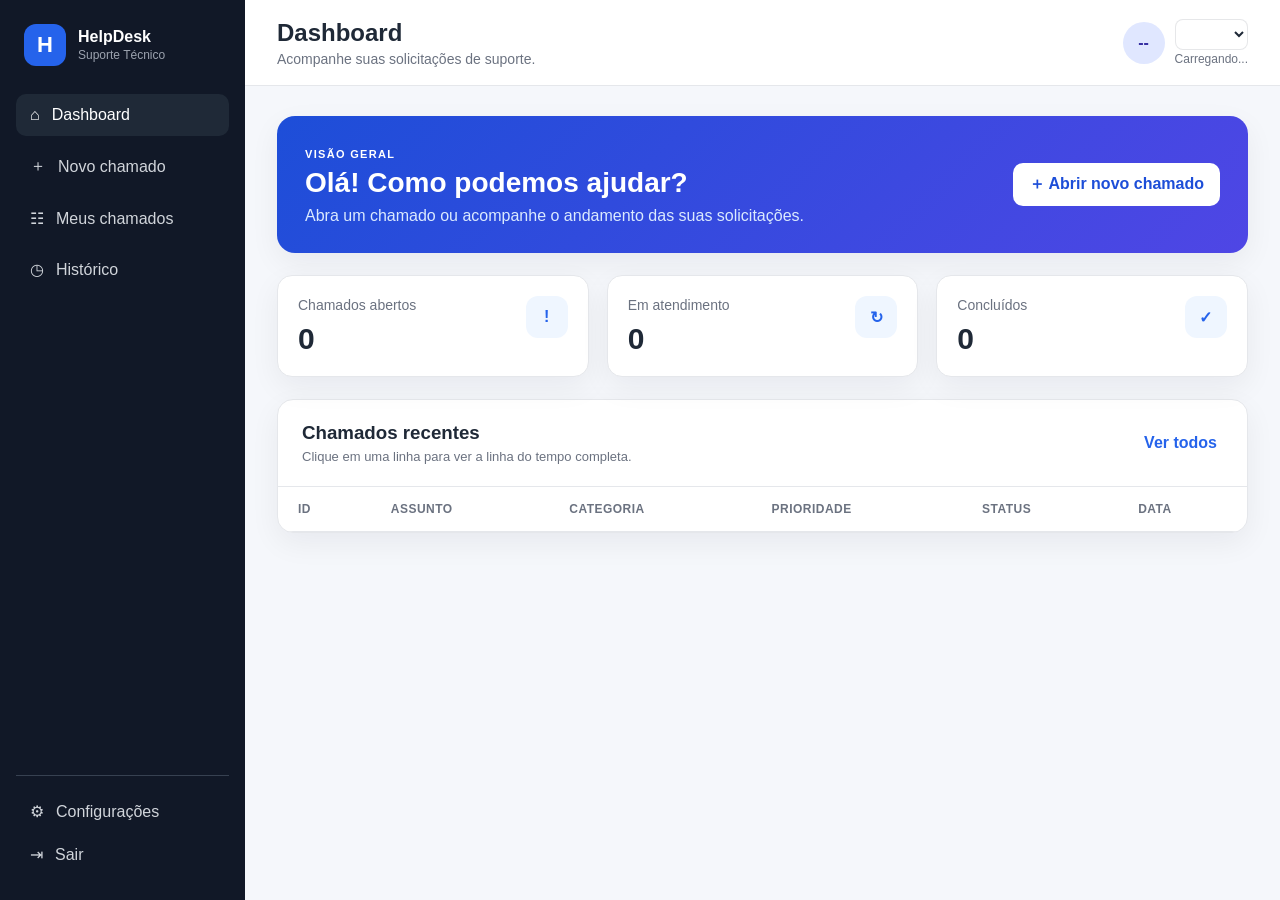
==== backend/src/main/resources/static/index.html @ 9a2addf8 "feat: configurar h2 em memoria, blindar regras de negocio no java e embutir frontend no spring boot" ====
<!DOCTYPE html>
<html lang="pt-BR">
<head>
  <meta charset="UTF-8">
  <meta name="viewport" content="width=device-width, initial-scale=1.0">
  <title>HelpDesk | Sistema de Chamados</title>
  <link rel="stylesheet" href="style.css">
  <link rel="stylesheet" href="style-integracao.css">
</head>
<body>
  <aside class="sidebar" id="sidebar">
    <div class="brand">
      <div class="brand-icon">H</div>
      <div>
        <strong>HelpDesk</strong>
        <span>Suporte Técnico</span>
      </div>
    </div>

    <nav>
      <button class="nav-item active" data-page="dashboard">⌂ <span>Dashboard</span></button>
      <button class="nav-item" data-page="novo">＋ <span>Novo chamado</span></button>
      <button class="nav-item" data-page="chamados">☷ <span>Meus chamados</span></button>
      <button class="nav-item" data-page="historico">◷ <span>Histórico</span></button>
    </nav>

    <div class="sidebar-footer">
      <button class="nav-item">⚙ <span>Configurações</span></button>
      <button class="nav-item">⇥ <span>Sair</span></button>
    </div>
  </aside>

  <main class="main">
    <header class="topbar">
      <button class="menu-btn" id="menuBtn" aria-label="Abrir menu">☰</button>
      <div>
        <h1 id="pageTitle">Dashboard</h1>
        <p id="pageSubtitle">Acompanhe suas solicitações de suporte.</p>
      </div>

      <!--
        A prova de conceito não implementa login (ver docs/01-prova-de-conceito.md).
        O seletor abaixo troca o usuário ativo, o que permite demonstrar os dois
        perfis operando o mesmo chamado sem sair da tela.
      -->
      <div class="user">
        <div class="avatar" id="avatarUsuario">--</div>
        <div class="user-text seletor-usuario">
          <label class="visually-hidden" for="usuarioAtual">Usuário ativo</label>
          <select id="usuarioAtual"></select>
          <span id="perfilUsuario">Carregando...</span>
        </div>
      </div>
    </header>

    <p class="aviso-conexao" id="avisoConexao" role="alert" hidden></p>

    <section class="page active" id="dashboard">
      <div class="welcome">
        <div>
          <span class="eyebrow">VISÃO GERAL</span>
          <h2>Olá! Como podemos ajudar?</h2>
          <p>Abra um chamado ou acompanhe o andamento das suas solicitações.</p>
        </div>
        <button class="primary-btn" data-go="novo">＋ Abrir novo chamado</button>
      </div>

      <div class="cards">
        <article class="stat-card">
          <div>
            <span>Chamados abertos</span>
            <strong id="countAbertos">0</strong>
          </div>
          <div class="stat-icon">!</div>
        </article>
        <article class="stat-card">
          <div>
            <span>Em atendimento</span>
            <strong id="countAtendimento">0</strong>
          </div>
          <div class="stat-icon">↻</div>
        </article>
        <article class="stat-card">
          <div>
            <span>Concluídos</span>
            <strong id="countConcluidos">0</strong>
          </div>
          <div class="stat-icon">✓</div>
        </article>
      </div>

      <div class="panel">
        <div class="panel-header">
          <div>
            <h3>Chamados recentes</h3>
            <p>Clique em uma linha para ver a linha do tempo completa.</p>
          </div>
          <button class="text-btn" data-go="chamados">Ver todos</button>
        </div>
        <div class="table-wrap">
          <table>
            <thead>
              <tr>
                <th>ID</th>
                <th>Assunto</th>
                <th>Categoria</th>
                <th>Prioridade</th>
                <th>Status</th>
                <th>Data</th>
              </tr>
            </thead>
            <tbody id="recentTickets"></tbody>
          </table>
        </div>
      </div>
    </section>

    <section class="page" id="novo">
      <div class="panel form-panel">
        <div class="panel-header">
          <div>
            <h3>Abrir novo chamado</h3>
            <p>Descreva o problema com o máximo de informações possível.</p>
          </div>
        </div>

        <form id="ticketForm">
          <div class="form-grid">
            <label class="field full">
              <span>Título do chamado *</span>
              <input id="titulo" required maxlength="200"
                     placeholder="Ex.: Impressora do financeiro não imprime">
            </label>

            <!-- Alimentado por GET /api/categorias: o value é o id real da tabela. -->
            <label class="field">
              <span>Categoria *</span>
              <select id="categoria" required>
                <option value="">Carregando...</option>
              </select>
            </label>

            <!-- Os values são os do enum PrioridadeChamado, e os rótulos são os da tela. -->
            <label class="field">
              <span>Prioridade *</span>
              <select id="prioridade" required>
                <option value="">Selecione</option>
                <option value="BAIXA">Baixa</option>
                <option value="MEDIA">Média</option>
                <option value="ALTA">Alta</option>
                <option value="URGENTE">Crítica</option>
              </select>
            </label>

            <label class="field full">
              <span>Descrição do problema *</span>
              <textarea id="descricao" required rows="6"
                        placeholder="Informe quando começou, mensagens de erro e o que você já tentou fazer."></textarea>
            </label>
          </div>

          <div class="form-actions">
            <button type="reset" class="secondary-btn">Limpar</button>
            <button type="submit" class="primary-btn" id="btnEnviarChamado">Enviar chamado</button>
          </div>
        </form>
      </div>
    </section>

    <section class="page" id="chamados">
      <div class="panel">
        <div class="panel-header tickets-head">
          <div>
            <h3 id="tituloLista">Meus chamados</h3>
            <p>Consulte e acompanhe as solicitações.</p>
          </div>
          <div class="filters">
            <input type="search" id="searchInput" placeholder="Buscar chamado...">
            <select id="statusFilter">
              <option value="Todos">Todos os status</option>
              <option value="ABERTO">Aberto</option>
              <option value="EM_ANDAMENTO">Em Atendimento</option>
              <option value="RESOLVIDO">Resolvido</option>
              <option value="FECHADO">Concluído</option>
              <option value="CANCELADO">Cancelado</option>
            </select>
          </div>
        </div>
        <div id="ticketList" class="ticket-list"></div>
      </div>
    </section>

    <section class="page" id="historico">
      <div class="panel">
        <div class="panel-header">
          <div>
            <h3>Histórico de atendimentos</h3>
            <p>Registros concluídos e informações para consultas futuras.</p>
          </div>
        </div>
        <div id="historyList" class="timeline"></div>
      </div>
    </section>
  </main>

  <!-- Detalhes do chamado: linha do tempo, conversa, ações e avaliação -->
  <div class="modal-fundo" id="modalDetalhe" role="dialog" aria-modal="true"
       aria-labelledby="modalTitulo" hidden>
    <div class="modal">
      <div class="modal-topo">
        <h3 id="modalTitulo">Chamado</h3>
        <button class="fechar-modal" id="fecharModal" aria-label="Fechar">×</button>
      </div>
      <div class="modal-corpo" id="modalCorpo"></div>
    </div>
  </div>

  <div class="toast" id="toast"></div>

  <script src="js/api.js"></script>
  <script src="js/dominio.js"></script>
  <script src="js/app.js"></script>
</body>
</html>
---- backend/src/main/resources/static/style.css ----
* {
  box-sizing: border-box;
}

:root {
  --bg: #f5f7fb;
  --surface: #ffffff;
  --text: #1f2937;
  --muted: #6b7280;
  --primary: #2563eb;
  --primary-dark: #1d4ed8;
  --border: #e5e7eb;
  --sidebar: #111827;
  --success-bg: #dcfce7;
  --success: #166534;
  --warning-bg: #fef3c7;
  --warning: #92400e;
  --info-bg: #dbeafe;
  --info: #1d4ed8;
  --danger-bg: #fee2e2;
  --danger: #991b1b;
  --shadow: 0 10px 30px rgba(15, 23, 42, .06);
}

body {
  margin: 0;
  font-family: Inter, Arial, Helvetica, sans-serif;
  background: var(--bg);
  color: var(--text);
}

button, input, select, textarea {
  font: inherit;
}

button {
  cursor: pointer;
}

.sidebar {
  position: fixed;
  inset: 0 auto 0 0;
  width: 245px;
  background: var(--sidebar);
  color: white;
  padding: 24px 16px;
  display: flex;
  flex-direction: column;
  z-index: 20;
}

.brand {
  display: flex;
  align-items: center;
  gap: 12px;
  padding: 0 8px 28px;
}

.brand-icon {
  width: 42px;
  height: 42px;
  border-radius: 12px;
  background: var(--primary);
  display: grid;
  place-items: center;
  font-size: 22px;
  font-weight: 800;
}

.brand strong, .brand span {
  display: block;
}

.brand span {
  font-size: 12px;
  color: #9ca3af;
  margin-top: 2px;
}

nav {
  display: grid;
  gap: 8px;
}

.nav-item {
  width: 100%;
  border: 0;
  background: transparent;
  color: #d1d5db;
  padding: 12px 14px;
  border-radius: 10px;
  text-align: left;
  display: flex;
  align-items: center;
  gap: 12px;
}

.nav-item:hover,
.nav-item.active {
  background: #1f2937;
  color: white;
}

.sidebar-footer {
  margin-top: auto;
  border-top: 1px solid #374151;
  padding-top: 14px;
}

.main {
  margin-left: 245px;
  min-height: 100vh;
}

.topbar {
  min-height: 86px;
  padding: 18px 32px;
  background: var(--surface);
  border-bottom: 1px solid var(--border);
  display: flex;
  align-items: center;
  gap: 16px;
}

.topbar h1 {
  margin: 0;
  font-size: 24px;
}

.topbar p {
  margin: 4px 0 0;
  color: var(--muted);
  font-size: 14px;
}

.menu-btn {
  display: none;
  border: 0;
  background: transparent;
  font-size: 24px;
}

.user {
  margin-left: auto;
  display: flex;
  align-items: center;
  gap: 10px;
}

.avatar {
  width: 42px;
  height: 42px;
  border-radius: 50%;
  display: grid;
  place-items: center;
  background: #e0e7ff;
  color: #3730a3;
  font-weight: 700;
}

.user-text strong,
.user-text span {
  display: block;
}

.user-text span {
  color: var(--muted);
  font-size: 12px;
}

.page {
  display: none;
  padding: 30px 32px 45px;
}

.page.active {
  display: block;
}

.welcome {
  background: linear-gradient(135deg, #1d4ed8, #4f46e5);
  color: white;
  border-radius: 18px;
  padding: 28px;
  display: flex;
  justify-content: space-between;
  align-items: center;
  gap: 20px;
  box-shadow: var(--shadow);
}

.welcome h2 {
  margin: 5px 0 8px;
  font-size: 28px;
}

.welcome p {
  margin: 0;
  color: #dbeafe;
}

.eyebrow {
  font-size: 11px;
  font-weight: 800;
  letter-spacing: .12em;
}

.primary-btn,
.secondary-btn {
  border-radius: 10px;
  padding: 11px 16px;
  border: 0;
  font-weight: 700;
}

.primary-btn {
  background: var(--primary);
  color: white;
}

.welcome .primary-btn {
  background: white;
  color: var(--primary-dark);
}

.primary-btn:hover {
  filter: brightness(.96);
}

.secondary-btn {
  background: #eef2f7;
  color: var(--text);
}

.cards {
  display: grid;
  grid-template-columns: repeat(3, 1fr);
  gap: 18px;
  margin: 22px 0;
}

.stat-card {
  background: var(--surface);
  border: 1px solid var(--border);
  border-radius: 15px;
  padding: 20px;
  display: flex;
  justify-content: space-between;
  box-shadow: var(--shadow);
}

.stat-card span {
  color: var(--muted);
  font-size: 14px;
}

.stat-card strong {
  display: block;
  font-size: 30px;
  margin-top: 8px;
}

.stat-icon {
  width: 42px;
  height: 42px;
  display: grid;
  place-items: center;
  border-radius: 12px;
  background: #eff6ff;
  color: var(--primary);
  font-weight: 800;
}

.panel {
  background: var(--surface);
  border: 1px solid var(--border);
  border-radius: 16px;
  box-shadow: var(--shadow);
  overflow: hidden;
}

.panel-header {
  padding: 22px 24px;
  display: flex;
  justify-content: space-between;
  gap: 16px;
  align-items: center;
  border-bottom: 1px solid var(--border);
}

.panel-header h3 {
  margin: 0;
}

.panel-header p {
  margin: 5px 0 0;
  color: var(--muted);
  font-size: 13px;
}

.text-btn {
  border: 0;
  background: transparent;
  color: var(--primary);
  font-weight: 700;
}

.table-wrap {
  overflow-x: auto;
}

table {
  width: 100%;
  border-collapse: collapse;
  min-width: 760px;
}

th,
td {
  text-align: left;
  padding: 15px 20px;
  border-bottom: 1px solid var(--border);
  font-size: 14px;
}

th {
  color: var(--muted);
  font-size: 12px;
  text-transform: uppercase;
  letter-spacing: .04em;
}

.badge {
  display: inline-flex;
  padding: 5px 9px;
  border-radius: 999px;
  font-size: 12px;
  font-weight: 700;
}

.status-aberto {
  background: var(--warning-bg);
  color: var(--warning);
}

.status-em-atendimento {
  background: var(--info-bg);
  color: var(--info);
}

.status-concluido {
  background: var(--success-bg);
  color: var(--success);
}

.priority-alta,
.priority-critica {
  background: var(--danger-bg);
  color: var(--danger);
}

.priority-media {
  background: var(--warning-bg);
  color: var(--warning);
}

.priority-baixa {
  background: var(--success-bg);
  color: var(--success);
}

.form-panel form {
  padding: 24px;
}

.form-grid {
  display: grid;
  grid-template-columns: 1fr 1fr;
  gap: 18px;
}

.field {
  display: grid;
  gap: 7px;
}

.field.full {
  grid-column: 1 / -1;
}

.field span {
  font-size: 13px;
  font-weight: 700;
}

input,
select,
textarea {
  width: 100%;
  border: 1px solid #d1d5db;
  border-radius: 10px;
  padding: 12px;
  outline: none;
  background: white;
}

input:focus,
select:focus,
textarea:focus {
  border-color: var(--primary);
  box-shadow: 0 0 0 3px #dbeafe;
}

textarea {
  resize: vertical;
}

small {
  color: var(--muted);
}

.form-actions {
  display: flex;
  justify-content: flex-end;
  gap: 10px;
  margin-top: 22px;
}

.tickets-head {
  align-items: flex-end;
}

.filters {
  display: flex;
  gap: 10px;
}

.filters input {
  min-width: 220px;
}

.ticket-list {
  padding: 18px;
  display: grid;
  gap: 12px;
}

.ticket-card {
  border: 1px solid var(--border);
  border-radius: 13px;
  padding: 17px;
  display: grid;
  grid-template-columns: 1.5fr .8fr .8fr .8fr auto;
  gap: 15px;
  align-items: center;
}

.ticket-card h4 {
  margin: 0 0 5px;
}

.ticket-card p,
.ticket-card small {
  margin: 0;
  color: var(--muted);
}

.ticket-card .meta-label {
  font-size: 11px;
  color: var(--muted);
  display: block;
  margin-bottom: 5px;
}

.timeline {
  padding: 24px;
}

.timeline-item {
  position: relative;
  padding: 0 0 24px 28px;
  border-left: 2px solid #e5e7eb;
}

.timeline-item:last-child {
  padding-bottom: 0;
}

.timeline-dot {
  position: absolute;
  left: -7px;
  top: 3px;
  width: 12px;
  height: 12px;
  border-radius: 50%;
  background: var(--primary);
}

.timeline-item h4 {
  margin: 0 0 5px;
}

.timeline-item p {
  margin: 0;
  color: var(--muted);
  font-size: 13px;
}

.toast {
  position: fixed;
  right: 25px;
  bottom: 25px;
  background: #111827;
  color: white;
  border-radius: 10px;
  padding: 13px 18px;
  transform: translateY(120px);
  opacity: 0;
  transition: .3s;
  z-index: 50;
}

.toast.show {
  transform: translateY(0);
  opacity: 1;
}

.empty {
  padding: 30px;
  text-align: center;
  color: var(--muted);
}

@media (max-width: 900px) {
  .sidebar {
    transform: translateX(-100%);
    transition: .25s;
  }

  .sidebar.open {
    transform: translateX(0);
  }

  .main {
    margin-left: 0;
  }

  .menu-btn {
    display: block;
  }

  .cards {
    grid-template-columns: 1fr;
  }

  .ticket-card {
    grid-template-columns: 1fr 1fr;
  }

  .ticket-card > div:first-child {
    grid-column: 1 / -1;
  }
}

@media (max-width: 620px) {
  .topbar,
  .page {
    padding-left: 18px;
    padding-right: 18px;
  }

  .topbar p,
  .user-text {
    display: none;
  }

  .welcome {
    align-items: flex-start;
    flex-direction: column;
  }

  .welcome h2 {
    font-size: 23px;
  }

  .form-grid {
    grid-template-columns: 1fr;
  }

  .field.full {
    grid-column: auto;
  }

  .tickets-head {
    align-items: stretch;
    flex-direction: column;
  }

  .filters {
    flex-direction: column;
  }

  .filters input {
    min-width: 0;
  }

  .ticket-card {
    grid-template-columns: 1fr;
  }

  .ticket-card > div:first-child {
    grid-column: auto;
  }
}
---- backend/src/main/resources/static/style-integracao.css ----
/* ===========================================================================
   Componentes acrescentados na integração com a API.

   O style.css original não foi alterado. Aqui entram só as peças que não
   existiam na versão com dados fixos: aviso de conexão, seletor de usuário,
   modal de detalhes, linha do tempo, conversa e avaliação. As cores herdam as
   variáveis do arquivo principal quando elas existem, e caem em um valor
   neutro quando não existem.
   ======================================================================== */

:root {
  --api-borda: rgba(15, 23, 42, 0.1);
  --api-texto-fraco: #64748b;
  --api-fundo-suave: #f6f8fb;
  --api-azul: #2563eb;
  --api-verde: #15803d;
  --api-vermelho: #b91c1c;
  --api-ambar: #b45309;
}

/* ------------------------------------------------------------ conexão --- */

.aviso-conexao {
  margin: 0 0 18px;
  padding: 12px 16px;
  border: 1px solid rgba(185, 28, 28, 0.25);
  border-left-width: 4px;
  border-radius: 8px;
  background: #fef2f2;
  color: var(--api-vermelho);
  font-size: 0.9rem;
  line-height: 1.5;
}

/* -------------------------------------------------- seletor de usuário --- */

.visually-hidden {
  position: absolute;
  width: 1px;
  height: 1px;
  margin: -1px;
  padding: 0;
  overflow: hidden;
  clip: rect(0 0 0 0);
  white-space: nowrap;
  border: 0;
}

.seletor-usuario {
  display: flex;
  flex-direction: column;
  gap: 2px;
}

.seletor-usuario select {
  border: 1px solid var(--api-borda);
  border-radius: 8px;
  padding: 6px 10px;
  font: inherit;
  font-size: 0.85rem;
  background: #fff;
  color: inherit;
  cursor: pointer;
  max-width: 240px;
}

.seletor-usuario select:focus-visible {
  outline: 2px solid var(--api-azul);
  outline-offset: 1px;
}

/* ------------------------------------------------------- selos extras --- */

.badge.status-resolvido {
  background: #dcfce7;
  color: var(--api-verde);
}

.badge.status-cancelado {
  background: #e2e8f0;
  color: #475569;
}

/* ------------------------------------------------- estados de conteúdo --- */

.vazio,
.carregando {
  color: var(--api-texto-fraco);
  font-size: 0.9rem;
  margin: 8px 0;
}

.erro-inline {
  color: var(--api-vermelho);
  font-size: 0.9rem;
}

td.vazio {
  text-align: center;
  padding: 24px 12px;
}

.linha-clicavel {
  cursor: pointer;
}

.linha-clicavel:hover {
  background: var(--api-fundo-suave);
}

/* -------------------------------------------------------------- toast --- */

.toast.toast-erro {
  background: var(--api-vermelho);
  color: #fff;
}

/* -------------------------------------------------------------- modal --- */

body.sem-rolagem {
  overflow: hidden;
}

.modal-fundo {
  position: fixed;
  inset: 0;
  z-index: 60;
  display: flex;
  align-items: flex-start;
  justify-content: center;
  padding: 24px 16px;
  background: rgba(15, 23, 42, 0.45);
  overflow-y: auto;
}

.modal-fundo[hidden] {
  display: none;
}

.modal {
  width: min(720px, 100%);
  background: #fff;
  border-radius: 14px;
  box-shadow: 0 24px 60px rgba(15, 23, 42, 0.22);
}

.modal-topo {
  display: flex;
  align-items: flex-start;
  justify-content: space-between;
  gap: 16px;
  padding: 20px 24px;
  border-bottom: 1px solid var(--api-borda);
}

.modal-topo h3 {
  margin: 0;
  font-size: 1.05rem;
  line-height: 1.4;
}

.fechar-modal {
  border: 0;
  background: transparent;
  font-size: 1.5rem;
  line-height: 1;
  cursor: pointer;
  color: var(--api-texto-fraco);
  padding: 0 4px;
}

.fechar-modal:hover {
  color: #0f172a;
}

.modal-corpo {
  padding: 20px 24px 28px;
}

.detalhe-meta {
  display: flex;
  flex-wrap: wrap;
  align-items: center;
  gap: 10px 20px;
  padding-bottom: 16px;
  border-bottom: 1px solid var(--api-borda);
}

.meta-item {
  display: flex;
  flex-direction: column;
  font-size: 0.85rem;
}

.detalhe-secao {
  margin-top: 22px;
}

.detalhe-secao h4 {
  margin: 0 0 10px;
  font-size: 0.95rem;
}

.detalhe-secao .descricao {
  margin: 0;
  white-space: pre-wrap;
  line-height: 1.6;
  font-size: 0.92rem;
}

/* ----------------------------------------------------------- ações --- */

.acoes-chamado {
  display: flex;
  flex-wrap: wrap;
  gap: 10px;
  margin-top: 20px;
}

/* ------------------------------------------------------ linha do tempo --- */

.linha-tempo {
  list-style: none;
  margin: 0;
  padding: 0 0 0 6px;
}

.linha-tempo li {
  position: relative;
  display: flex;
  gap: 14px;
  padding: 0 0 18px 18px;
  border-left: 2px solid var(--api-borda);
}

.linha-tempo li:last-child {
  border-left-color: transparent;
  padding-bottom: 0;
}

.linha-tempo .ponto {
  position: absolute;
  left: -7px;
  top: 3px;
  width: 12px;
  height: 12px;
  border-radius: 50%;
  background: var(--api-azul);
  border: 2px solid #fff;
}

.linha-tempo strong {
  display: block;
  font-size: 0.9rem;
}

.linha-tempo span:not(.ponto) {
  font-size: 0.8rem;
  color: var(--api-texto-fraco);
}

/* ----------------------------------------------------------- conversa --- */

.conversa {
  display: flex;
  flex-direction: column;
  gap: 12px;
  max-height: 300px;
  overflow-y: auto;
  padding-right: 4px;
}

.mensagem {
  border: 1px solid var(--api-borda);
  border-radius: 10px;
  padding: 12px 14px;
  background: #fff;
}

.mensagem.de-tecnico {
  background: var(--api-fundo-suave);
  border-left: 3px solid var(--api-azul);
}

.mensagem.de-solicitante {
  border-left: 3px solid var(--api-ambar);
}

.mensagem header {
  display: flex;
  flex-wrap: wrap;
  align-items: baseline;
  gap: 8px;
  margin-bottom: 6px;
}

.mensagem header strong {
  font-size: 0.88rem;
}

.mensagem header span {
  font-size: 0.75rem;
  color: var(--api-texto-fraco);
}

.mensagem p {
  margin: 0;
  font-size: 0.9rem;
  line-height: 1.55;
  white-space: pre-wrap;
}

.campo-mensagem {
  display: flex;
  flex-direction: column;
  gap: 10px;
  margin-top: 14px;
}

.campo-mensagem textarea,
.avaliar textarea {
  width: 100%;
  border: 1px solid var(--api-borda);
  border-radius: 10px;
  padding: 10px 12px;
  font: inherit;
  font-size: 0.9rem;
  resize: vertical;
}

.campo-mensagem textarea:focus-visible,
.avaliar textarea:focus-visible {
  outline: 2px solid var(--api-azul);
  outline-offset: 1px;
}

.campo-mensagem button {
  align-self: flex-start;
}

/* ---------------------------------------------------------- avaliação --- */

.avaliar {
  display: flex;
  flex-direction: column;
  gap: 12px;
  align-items: flex-start;
}

.estrelas-escolha {
  display: flex;
  gap: 4px;
}

.estrela {
  border: 0;
  background: transparent;
  font-size: 1.7rem;
  line-height: 1;
  cursor: pointer;
  color: #cbd5e1;
  padding: 0;
}

.estrela.ativa {
  color: #f59e0b;
}

.estrela:focus-visible {
  outline: 2px solid var(--api-azul);
  outline-offset: 2px;
  border-radius: 4px;
}

.avaliacao-feita .estrelas {
  font-size: 1.4rem;
  color: #f59e0b;
  letter-spacing: 2px;
  display: block;
  margin-bottom: 4px;
}

.avaliacao-feita p {
  margin: 6px 0;
  font-size: 0.9rem;
  line-height: 1.55;
}

/* -------------------------------------------------------------- mobile --- */

@media (max-width: 640px) {
  .modal-fundo {
    padding: 0;
  }

  .modal {
    border-radius: 0;
    min-height: 100%;
  }

  .seletor-usuario select {
    max-width: 160px;
  }
}

@media (prefers-reduced-motion: reduce) {
  * {
    animation-duration: 0.01ms !important;
    transition-duration: 0.01ms !important;
  }
}
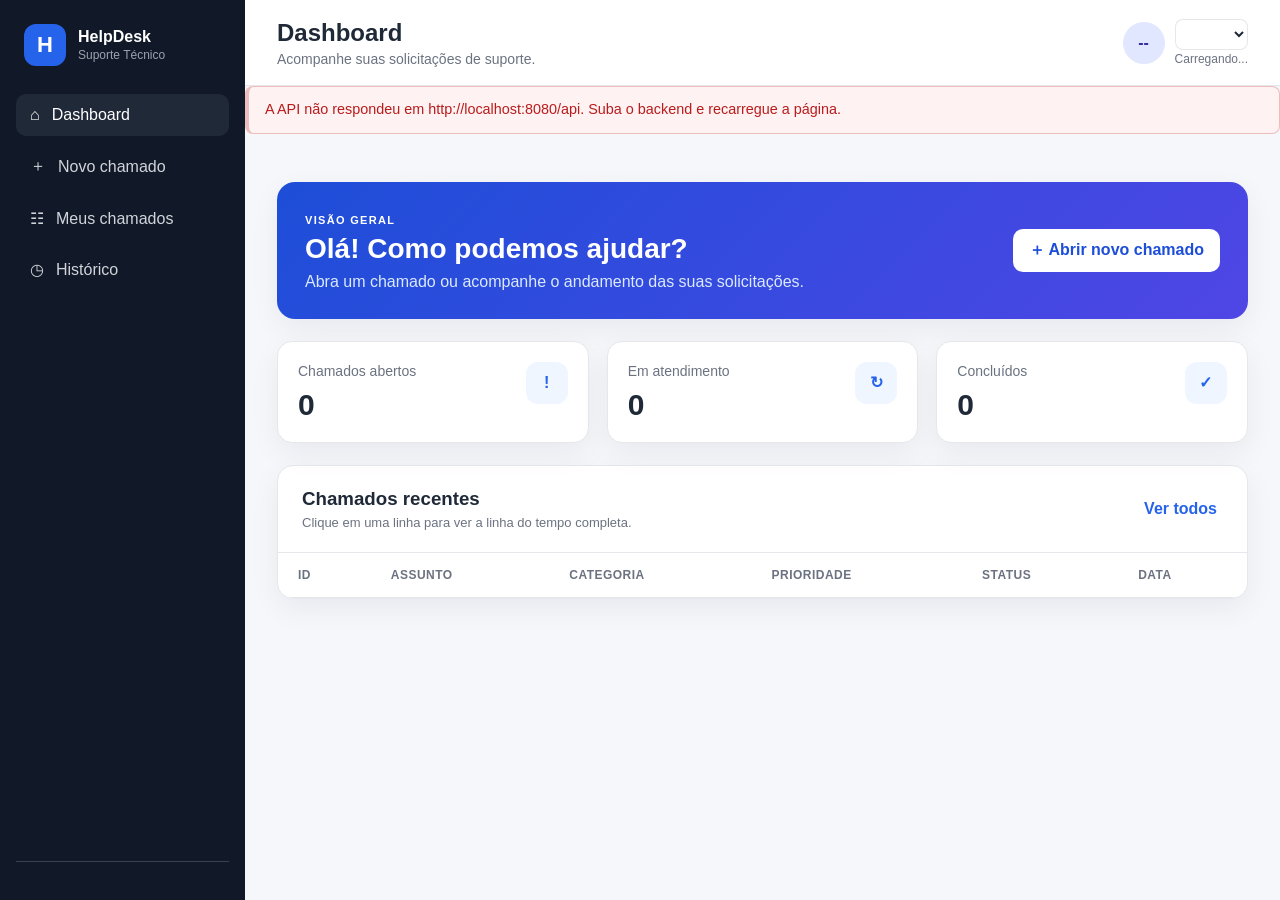
==== commit 0d9b5ce7: "corrige colisao de variaveis entre dominio.js e app.js, remove botao cancelar em chamados resolvidos" ====
--- a/backend/src/main/resources/static/index.html
+++ b/backend/src/main/resources/static/index.html
@@ -25,8 +25,6 @@
     </nav>
 
     <div class="sidebar-footer">
-      <button class="nav-item">⚙ <span>Configurações</span></button>
-      <button class="nav-item">⇥ <span>Sair</span></button>
     </div>
   </aside>
 
